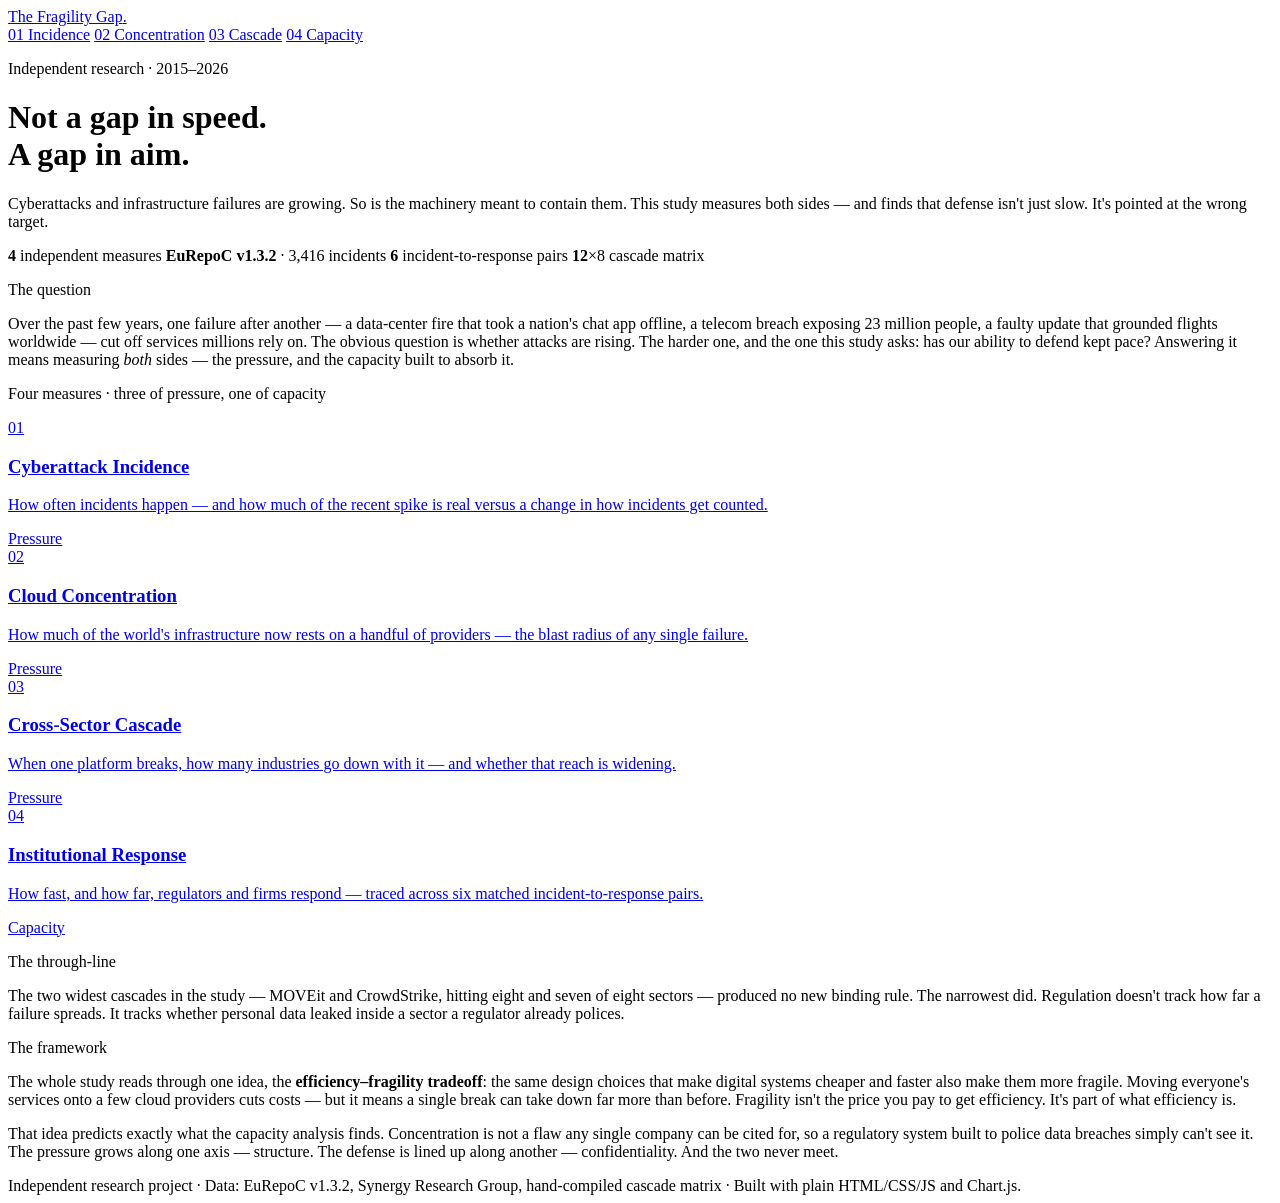
==== index.html @ 418ac68b "Add files via upload" ====
<!DOCTYPE html>
<html lang="en">
<head>
<meta charset="UTF-8">
<meta name="viewport" content="width=device-width, initial-scale=1.0">
<title>The Fragility Gap — Cyberattacks vs. Defensive Capacity</title>
<meta name="description" content="An independent study of whether digital-infrastructure fragility has outpaced the defensive and regulatory capacity built to contain it.">
<link href="https://fonts.googleapis.com/css2?family=Space+Grotesk:wght@300;400;500;600;700&family=JetBrains+Mono:wght@400;500&family=Inter:wght@400;500&display=swap" rel="stylesheet">
<link rel="stylesheet" href="assets/site.css">
</head>
<body>

<nav class="nav">
  <div class="nav-inner">
    <a class="nav-brand" href="index.html">The Fragility Gap<span class="dot">.</span></a>
    <div class="nav-links">
      <a href="v1-incidence.html">01 Incidence</a>
      <a href="v2-concentration.html">02 Concentration</a>
      <a href="v3-cascade.html">03 Cascade</a>
      <a href="v4-capacity.html">04 Capacity</a>
    </div>
  </div>
</nav>

<header class="hero">
  <div class="wrap">
    <p class="eyebrow">Independent research · 2015–2026</p>
    <h1>Not a gap in speed.<br>A gap in <span class="aim">aim</span>.</h1>
    <p class="hero-sub">Cyberattacks and infrastructure failures are growing. So is the machinery meant to contain them. This study measures both sides — and finds that defense isn't just slow. It's pointed at the wrong target.</p>
    <div class="hero-meta">
      <span><b>4</b> independent measures</span>
      <span><b>EuRepoC v1.3.2</b> · 3,416 incidents</span>
      <span><b>6</b> incident-to-response pairs</span>
      <span><b>12</b>×8 cascade matrix</span>
    </div>
  </div>
</header>

<section>
  <div class="wrap">
    <p class="eyebrow">The question</p>
    <p class="lede">Over the past few years, one failure after another — a data-center fire that took a nation's chat app offline, a telecom breach exposing 23 million people, a faulty update that grounded flights worldwide — cut off services millions rely on. The obvious question is whether attacks are rising. The harder one, and the one this study asks: has our ability to defend kept pace? Answering it means measuring <em>both</em> sides — the pressure, and the capacity built to absorb it.</p>
  </div>
</section>

<section style="padding-top:0;">
  <div class="wrap">
    <p class="eyebrow">Four measures · three of pressure, one of capacity</p>
    <div class="vgrid">
      <a class="vcard" href="v1-incidence.html">
        <span class="num">01</span>
        <h3>Cyberattack Incidence</h3>
        <p>How often incidents happen — and how much of the recent spike is real versus a change in how incidents get counted.</p>
        <div class="side">Pressure</div>
      </a>
      <a class="vcard" href="v2-concentration.html">
        <span class="num">02</span>
        <h3>Cloud Concentration</h3>
        <p>How much of the world's infrastructure now rests on a handful of providers — the blast radius of any single failure.</p>
        <div class="side">Pressure</div>
      </a>
      <a class="vcard" href="v3-cascade.html">
        <span class="num">03</span>
        <h3>Cross-Sector Cascade</h3>
        <p>When one platform breaks, how many industries go down with it — and whether that reach is widening.</p>
        <div class="side">Pressure</div>
      </a>
      <a class="vcard" href="v4-capacity.html">
        <span class="num">04</span>
        <h3>Institutional Response</h3>
        <p>How fast, and how far, regulators and firms respond — traced across six matched incident-to-response pairs.</p>
        <div class="side">Capacity</div>
      </a>
    </div>
  </div>
</section>

<section>
  <div class="wrap">
    <div class="finding">
      <p class="eyebrow">The through-line</p>
      <p>The two widest cascades in the study — MOVEit and CrowdStrike, hitting eight and seven of eight sectors — produced <span class="em">no new binding rule</span>. The narrowest did. Regulation doesn't track how far a failure spreads. It tracks whether personal data leaked inside a sector a regulator already polices.</p>
    </div>
  </div>
</section>

<section>
  <div class="wrap prose">
    <p class="eyebrow">The framework</p>
    <p>The whole study reads through one idea, the <strong>efficiency–fragility tradeoff</strong>: the same design choices that make digital systems cheaper and faster also make them more fragile. Moving everyone's services onto a few cloud providers cuts costs — but it means a single break can take down far more than before. Fragility isn't the price you pay to get efficiency. It's part of what efficiency is.</p>
    <p>That idea predicts exactly what the capacity analysis finds. Concentration is not a flaw any single company can be cited for, so a regulatory system built to police data breaches simply can't see it. The pressure grows along one axis — structure. The defense is lined up along another — confidentiality. And the two never meet.</p>
  </div>
</section>

<footer class="foot">
  <div class="wrap">
    Independent research project · Data: EuRepoC v1.3.2, Synergy Research Group, hand-compiled cascade matrix · Built with plain HTML/CSS/JS and Chart.js.
  </div>
</footer>

</body>
</html>
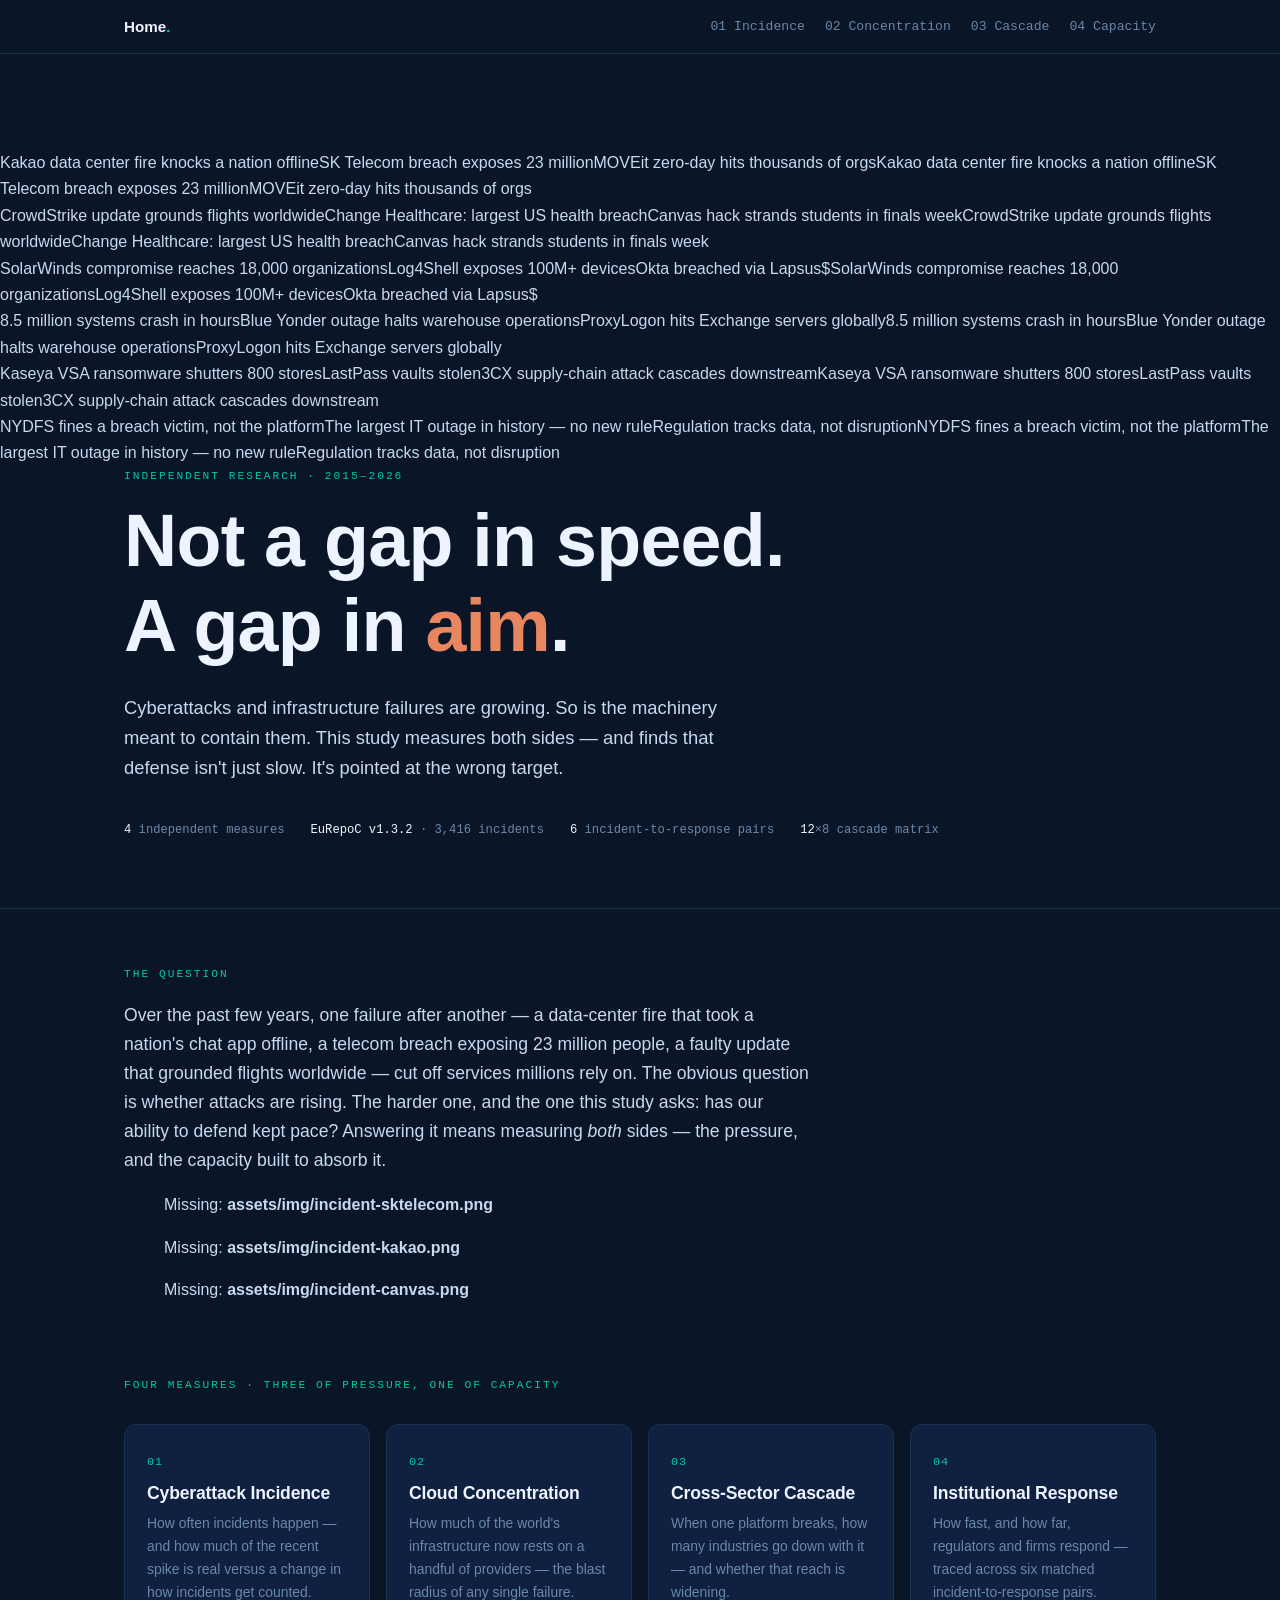
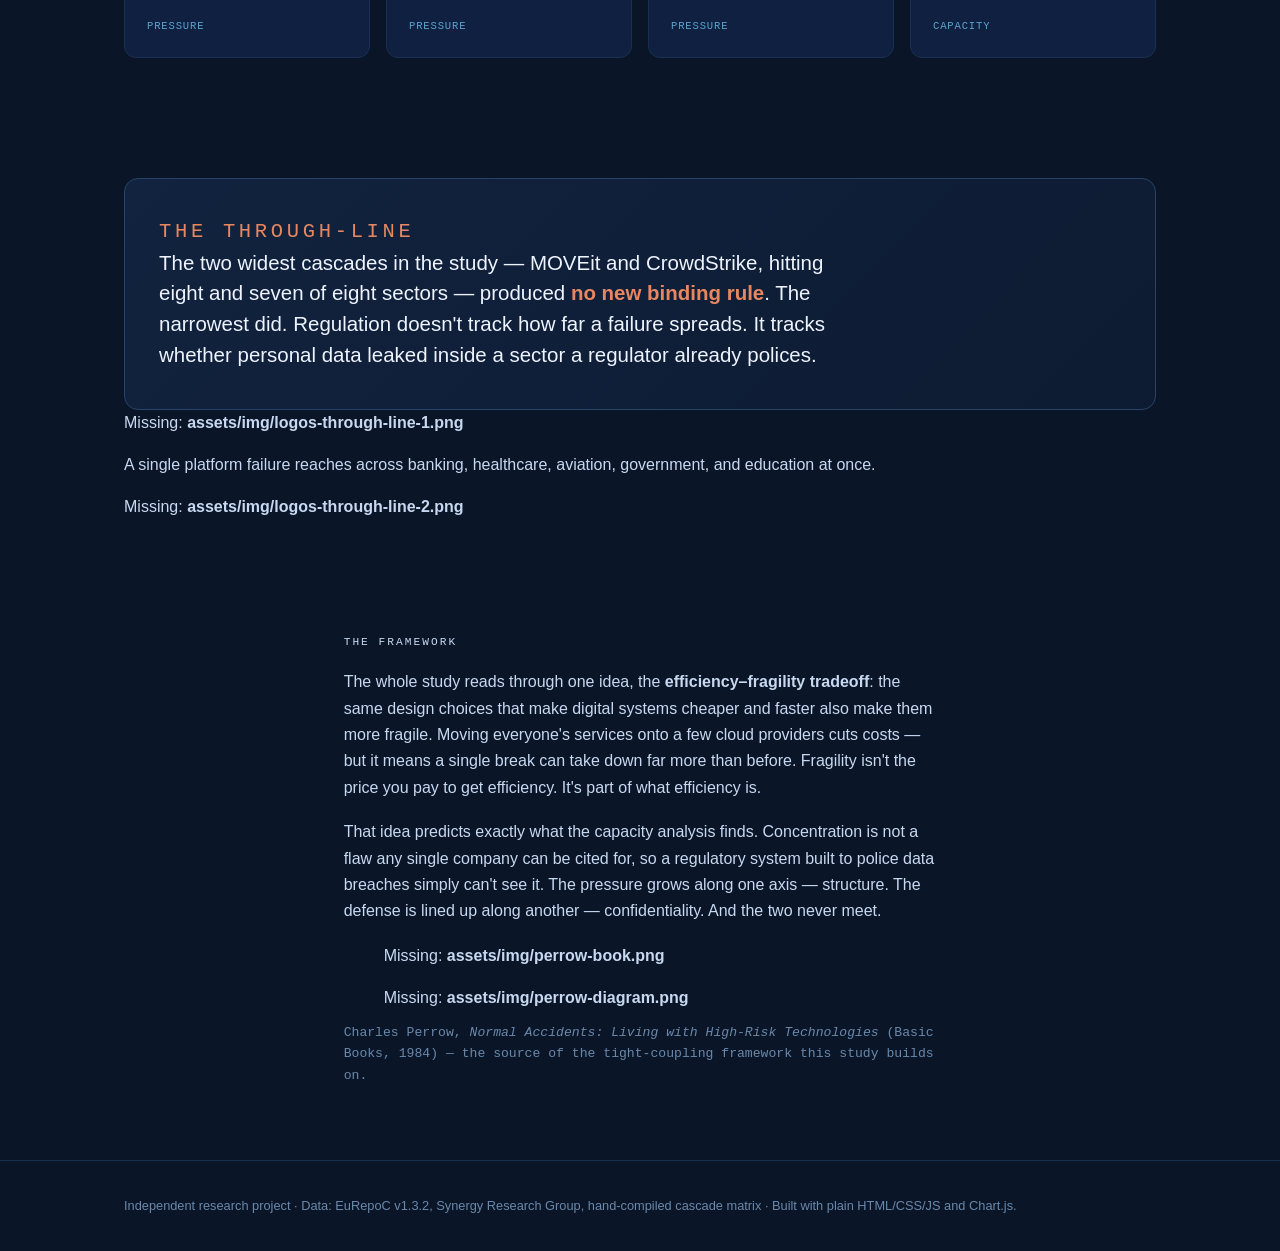
==== commit 2491fd4e: "Add files via upload" ====
--- a/index.html
+++ b/index.html
@@ -12,7 +12,7 @@
 
 <nav class="nav">
   <div class="nav-inner">
-    <a class="nav-brand" href="index.html">The Fragility Gap<span class="dot">.</span></a>
+    <a class="nav-brand" href="index.html">Home<span class="dot">.</span></a>
     <div class="nav-links">
       <a href="v1-incidence.html">01 Incidence</a>
       <a href="v2-concentration.html">02 Concentration</a>
@@ -23,6 +23,14 @@
 </nav>
 
 <header class="hero">
+  <div class="hero-ticker" aria-hidden="true">
+    <div class="row r0"><span>Kakao data center fire knocks a nation offline</span><span>SK Telecom breach exposes 23 million</span><span>MOVEit zero-day hits thousands of orgs</span><span>Kakao data center fire knocks a nation offline</span><span>SK Telecom breach exposes 23 million</span><span>MOVEit zero-day hits thousands of orgs</span></div>
+    <div class="row r1"><span>CrowdStrike update grounds flights worldwide</span><span>Change Healthcare: largest US health breach</span><span>Canvas hack strands students in finals week</span><span>CrowdStrike update grounds flights worldwide</span><span>Change Healthcare: largest US health breach</span><span>Canvas hack strands students in finals week</span></div>
+    <div class="row r2"><span>SolarWinds compromise reaches 18,000 organizations</span><span>Log4Shell exposes 100M+ devices</span><span>Okta breached via Lapsus$</span><span>SolarWinds compromise reaches 18,000 organizations</span><span>Log4Shell exposes 100M+ devices</span><span>Okta breached via Lapsus$</span></div>
+    <div class="row r3"><span>8.5 million systems crash in hours</span><span>Blue Yonder outage halts warehouse operations</span><span>ProxyLogon hits Exchange servers globally</span><span>8.5 million systems crash in hours</span><span>Blue Yonder outage halts warehouse operations</span><span>ProxyLogon hits Exchange servers globally</span></div>
+    <div class="row r4"><span>Kaseya VSA ransomware shutters 800 stores</span><span>LastPass vaults stolen</span><span>3CX supply-chain attack cascades downstream</span><span>Kaseya VSA ransomware shutters 800 stores</span><span>LastPass vaults stolen</span><span>3CX supply-chain attack cascades downstream</span></div>
+    <div class="row r5"><span>NYDFS fines a breach victim, not the platform</span><span>The largest IT outage in history — no new rule</span><span>Regulation tracks data, not disruption</span><span>NYDFS fines a breach victim, not the platform</span><span>The largest IT outage in history — no new rule</span><span>Regulation tracks data, not disruption</span></div>
+  </div>
   <div class="wrap">
     <p class="eyebrow">Independent research · 2015–2026</p>
     <h1>Not a gap in speed.<br>A gap in <span class="aim">aim</span>.</h1>
@@ -40,6 +48,18 @@
   <div class="wrap">
     <p class="eyebrow">The question</p>
     <p class="lede">Over the past few years, one failure after another — a data-center fire that took a nation's chat app offline, a telecom breach exposing 23 million people, a faulty update that grounded flights worldwide — cut off services millions rely on. The obvious question is whether attacks are rising. The harder one, and the one this study asks: has our ability to defend kept pace? Answering it means measuring <em>both</em> sides — the pressure, and the capacity built to absorb it.</p>
+
+    <div class="incident-grid">
+      <figure>
+        <img src="assets/img/incident-sktelecom.png" alt="SK Telecom breach" onerror="this.outerHTML='&lt;div class=\'img-ph\'&gt;Missing: &lt;b&gt;assets/img/incident-sktelecom.png&lt;/b&gt;&lt;/div&gt;'">
+      </figure>
+      <figure>
+        <img src="assets/img/incident-kakao.png" alt="Kakao data-center fire" onerror="this.outerHTML='&lt;div class=\'img-ph\'&gt;Missing: &lt;b&gt;assets/img/incident-kakao.png&lt;/b&gt;&lt;/div&gt;'">
+      </figure>
+      <figure>
+        <img src="assets/img/incident-canvas.png" alt="Canvas outage" onerror="this.outerHTML='&lt;div class=\'img-ph\'&gt;Missing: &lt;b&gt;assets/img/incident-canvas.png&lt;/b&gt;&lt;/div&gt;'">
+      </figure>
+    </div>
   </div>
 </section>
 
@@ -81,6 +101,14 @@
       <p class="eyebrow">The through-line</p>
       <p>The two widest cascades in the study — MOVEit and CrowdStrike, hitting eight and seven of eight sectors — produced <span class="em">no new binding rule</span>. The narrowest did. Regulation doesn't track how far a failure spreads. It tracks whether personal data leaked inside a sector a regulator already polices.</p>
     </div>
+
+    <div class="logo-strip">
+      <img src="assets/img/logos-through-line-1.png" alt="Affected-firm logos" onerror="this.outerHTML='&lt;div class=\'img-ph\'&gt;Missing: &lt;b&gt;assets/img/logos-through-line-1.png&lt;/b&gt;&lt;/div&gt;'">
+      <p class="cap">A single platform failure reaches across banking, healthcare, aviation, government, and education at once.</p>
+    </div>
+    <div class="logo-strip">
+      <img src="assets/img/logos-through-line-2.png" alt="Affected-firm logos" onerror="this.outerHTML='&lt;div class=\'img-ph\'&gt;Missing: &lt;b&gt;assets/img/logos-through-line-2.png&lt;/b&gt;&lt;/div&gt;'">
+    </div>
   </div>
 </section>
 
@@ -89,6 +117,16 @@
     <p class="eyebrow">The framework</p>
     <p>The whole study reads through one idea, the <strong>efficiency–fragility tradeoff</strong>: the same design choices that make digital systems cheaper and faster also make them more fragile. Moving everyone's services onto a few cloud providers cuts costs — but it means a single break can take down far more than before. Fragility isn't the price you pay to get efficiency. It's part of what efficiency is.</p>
     <p>That idea predicts exactly what the capacity analysis finds. Concentration is not a flaw any single company can be cited for, so a regulatory system built to police data breaches simply can't see it. The pressure grows along one axis — structure. The defense is lined up along another — confidentiality. And the two never meet.</p>
+
+    <div class="framework-visuals">
+      <figure>
+        <img src="assets/img/perrow-book.png" alt="Perrow, Normal Accidents (1984)" onerror="this.outerHTML='&lt;div class=\'img-ph\'&gt;Missing: &lt;b&gt;assets/img/perrow-book.png&lt;/b&gt;&lt;/div&gt;'">
+      </figure>
+      <figure>
+        <img src="assets/img/perrow-diagram.png" alt="Interaction × coupling diagram" onerror="this.outerHTML='&lt;div class=\'img-ph\'&gt;Missing: &lt;b&gt;assets/img/perrow-diagram.png&lt;/b&gt;&lt;/div&gt;'">
+      </figure>
+    </div>
+    <p style="font-size:.82rem;color:var(--muted);font-family:var(--mono);margin-top:-6px;">Charles Perrow, <em>Normal Accidents: Living with High-Risk Technologies</em> (Basic Books, 1984) — the source of the tight-coupling framework this study builds on.</p>
   </div>
 </section>
 
--- a/assets/site.css
+++ b/assets/site.css
@@ -0,0 +1,113 @@
+/* ============ Fragility Index — dark instrument-panel theme ============
+   Palette anchored to the uploaded HHI page. */
+:root{
+  --bg:#0A1628;
+  --surface:#0F2040;
+  --surface-2:#0c1a35;
+  --border:#1A3050;
+  --border-hi:#274468;
+  --teal:#00C9A7;        /* primary accent */
+  --ember:#E8875F;       /* reserved for the through-line finding */
+  --danger:#E05C5C;
+  --text:#C8D8F0;
+  --heading:#EEF4FF;
+  --muted:#6A88AA;
+  --aws:#F0993A; --azure:#5BA4CF; --gcp:#4CAF7D;
+  --mono:'JetBrains Mono',monospace;
+  --sans:'Space Grotesk',sans-serif;
+  --maxw:1080px;
+}
+*{box-sizing:border-box;}
+html{scroll-behavior:smooth;}
+body{
+  margin:0;background:var(--bg);color:var(--text);
+  font-family:var(--sans);line-height:1.65;-webkit-font-smoothing:antialiased;
+}
+.mono{font-family:var(--mono);}
+h1,h2,h3{font-family:var(--sans);color:var(--heading);line-height:1.15;font-weight:700;letter-spacing:-0.01em;}
+a{color:var(--teal);text-decoration:none;}
+a:hover{text-decoration:underline;}
+
+/* ---- nav ---- */
+.nav{position:sticky;top:0;z-index:40;background:rgba(10,22,40,.9);backdrop-filter:blur(10px);border-bottom:1px solid var(--border);}
+.nav-inner{max-width:var(--maxw);margin:0 auto;padding:14px 24px;display:flex;align-items:center;gap:28px;}
+.nav-brand{font-weight:700;font-size:.95rem;color:var(--heading);}
+.nav-brand:hover{text-decoration:none;}
+.nav-brand .dot{color:var(--teal);}
+.nav-links{display:flex;gap:20px;margin-left:auto;font-size:.82rem;flex-wrap:wrap;font-family:var(--mono);}
+.nav-links a{color:var(--muted);font-weight:400;}
+.nav-links a.active{color:var(--teal);}
+
+/* ---- layout ---- */
+.wrap{max-width:var(--maxw);margin:0 auto;padding:0 24px;}
+section{padding:56px 0;}
+.eyebrow{font-family:var(--mono);font-size:.7rem;letter-spacing:.18em;text-transform:uppercase;color:var(--teal);margin:0 0 14px;}
+.lede{font-size:1.1rem;color:var(--text);max-width:70ch;}
+
+/* ---- hero ---- */
+.hero{padding:96px 0 68px;border-bottom:1px solid var(--border);}
+.hero h1{font-size:clamp(2.6rem,6vw,4.6rem);margin:0;font-weight:700;}
+.hero .aim{color:var(--ember);}
+.hero-sub{font-size:1.15rem;color:var(--text);max-width:62ch;margin:24px 0 0;}
+.hero-meta{margin-top:36px;display:flex;gap:26px;flex-wrap:wrap;font-family:var(--mono);font-size:.76rem;color:var(--muted);}
+.hero-meta b{color:var(--heading);font-weight:500;}
+
+/* ---- variable cards ---- */
+.vgrid{display:grid;grid-template-columns:repeat(auto-fit,minmax(240px,1fr));gap:16px;margin-top:30px;}
+.vcard{display:block;background:var(--surface);border:1px solid var(--border);border-radius:12px;padding:22px;transition:transform .12s,box-shadow .12s,border-color .12s;}
+.vcard:hover{transform:translateY(-3px);box-shadow:0 12px 34px rgba(0,0,0,.35);border-color:var(--border-hi);text-decoration:none;}
+.vcard .num{font-family:var(--mono);font-size:.74rem;color:var(--teal);letter-spacing:.08em;}
+.vcard h3{font-size:1.1rem;margin:10px 0 8px;}
+.vcard p{font-size:.87rem;color:var(--muted);margin:0;}
+.vcard .side{font-family:var(--mono);font-size:.66rem;color:var(--azure);margin-top:14px;text-transform:uppercase;letter-spacing:.08em;}
+
+/* ---- finding callout ---- */
+.finding{background:linear-gradient(135deg,#12233f,#0d1b32);border:1px solid var(--border-hi);border-radius:14px;padding:38px 34px;margin-top:8px;}
+.finding .eyebrow{color:var(--ember);}
+.finding p{font-size:1.28rem;line-height:1.5;margin:0;max-width:60ch;color:var(--heading);}
+.finding .em{color:var(--ember);font-weight:600;}
+
+/* ---- chart frames ---- */
+.chart-card{background:var(--surface);border:1px solid var(--border);border-radius:12px;padding:22px 22px 16px;margin:26px 0;}
+.chart-card h3{font-size:1rem;margin:0 0 4px;}
+.chart-card .cap{font-size:.78rem;color:var(--muted);margin:0 0 16px;}
+.chart-holder{position:relative;width:100%;height:400px;}
+.src{font-size:.7rem;color:var(--muted);text-align:right;margin:10px 0 0;font-family:var(--mono);}
+
+/* ---- embedded frame (HHI, heatmap) ---- */
+.embed-frame{width:100%;border:1px solid var(--border);border-radius:12px;background:var(--surface-2);}
+
+/* ---- prose ---- */
+.prose{max-width:72ch;}
+.prose p{margin:0 0 18px;color:var(--text);}
+.prose h2{font-size:1.5rem;margin:42px 0 14px;}
+.stat-row{display:flex;gap:26px;flex-wrap:wrap;margin:24px 0;padding:20px 22px;background:var(--surface);border-radius:10px;border:1px solid var(--border);}
+.stat .n{font-family:var(--mono);font-size:1.6rem;font-weight:700;color:var(--teal);line-height:1;}
+.stat .l{font-size:.72rem;color:var(--muted);margin-top:6px;max-width:160px;line-height:1.3;}
+
+/* ---- pager ---- */
+.pager{display:flex;justify-content:space-between;gap:16px;margin:52px 0 0;padding-top:28px;border-top:1px solid var(--border);font-size:.86rem;}
+.pager .lbl{display:block;font-family:var(--mono);font-size:.66rem;color:var(--muted);text-transform:uppercase;letter-spacing:.08em;margin-bottom:3px;}
+
+/* ---- footer ---- */
+.foot{border-top:1px solid var(--border);padding:34px 0;color:var(--muted);font-size:.8rem;}
+.foot a{color:var(--azure);}
+
+@media (max-width:640px){
+  section{padding:40px 0;}
+  .hero{padding:60px 0 46px;}
+}
+@media (prefers-reduced-motion:reduce){*{transition:none!important;scroll-behavior:auto!important;}}
+
+/* ---- V4 case list ---- */
+.cases{margin:26px 0;display:flex;flex-direction:column;gap:12px;}
+.case{background:var(--surface);border:1px solid var(--border);border-radius:12px;padding:20px 22px;display:grid;grid-template-columns:1fr auto;gap:8px 20px;align-items:start;}
+.case h3{font-size:1.02rem;margin:0;}
+.case .date{font-family:var(--mono);font-size:.7rem;color:var(--muted);}
+.case p{margin:6px 0 0;font-size:.9rem;color:var(--text);grid-column:1/-1;}
+.case .tags{display:flex;gap:8px;flex-wrap:wrap;grid-column:1/-1;margin-top:10px;}
+.tag{font-family:var(--mono);font-size:.66rem;padding:3px 9px;border-radius:20px;border:1px solid var(--border-hi);letter-spacing:.04em;}
+.tag.wide{color:var(--danger);border-color:#4a2530;background:#1f1418;}
+.tag.norule{color:var(--muted);}
+.tag.rule{color:var(--teal);border-color:#12433a;background:#0c2420;}
+.tag.lag{color:var(--azure);}
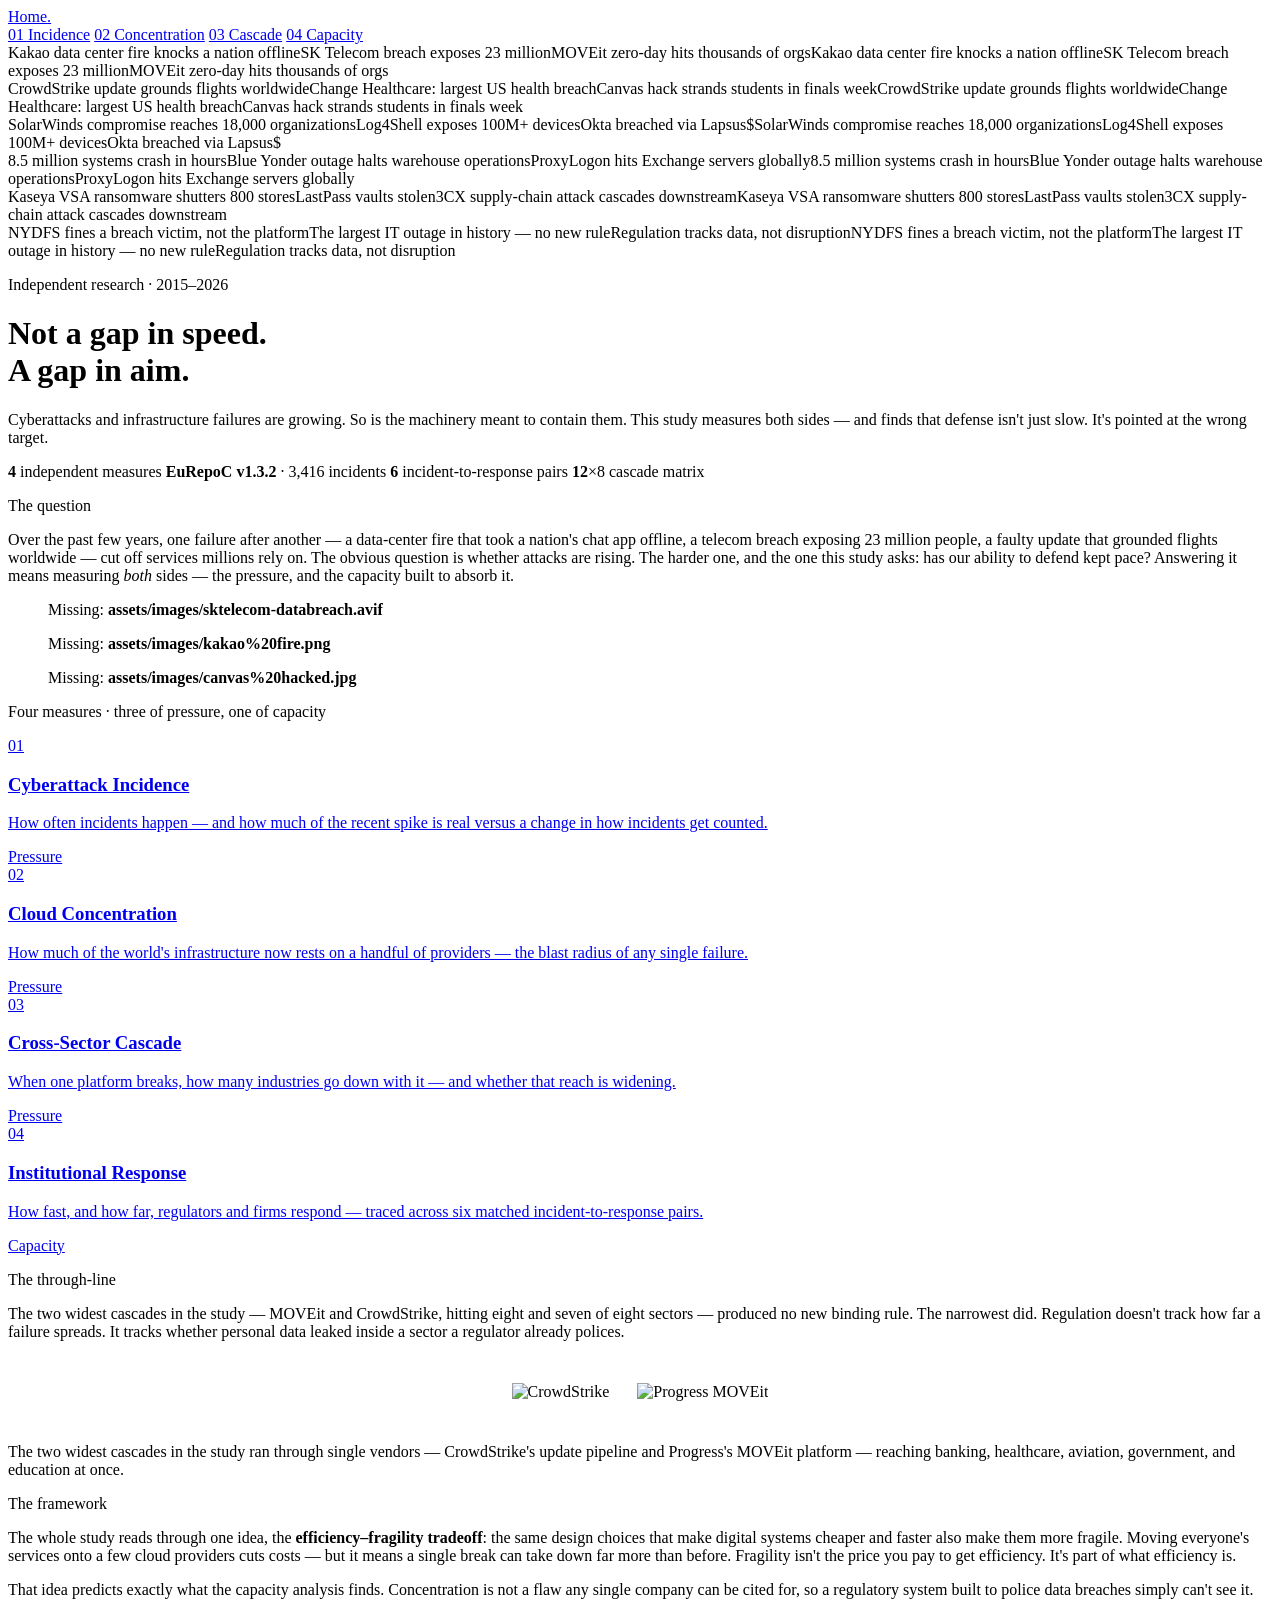
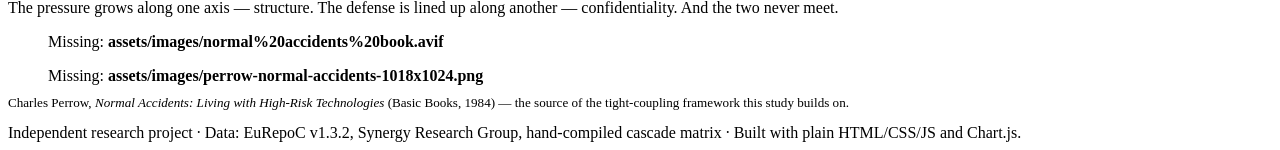
==== commit 16bb7d0e: "Add files via upload" ====
--- a/index.html
+++ b/index.html
@@ -51,13 +51,13 @@
 
     <div class="incident-grid">
       <figure>
-        <img src="assets/img/incident-sktelecom.png" alt="SK Telecom breach" onerror="this.outerHTML='&lt;div class=\'img-ph\'&gt;Missing: &lt;b&gt;assets/img/incident-sktelecom.png&lt;/b&gt;&lt;/div&gt;'">
+        <img src="assets/images/sktelecom-databreach.avif" alt="SK Telecom breach" onerror="this.outerHTML='&lt;div class=\'img-ph\'&gt;Missing: &lt;b&gt;assets/images/sktelecom-databreach.avif&lt;/b&gt;&lt;/div&gt;'">
       </figure>
       <figure>
-        <img src="assets/img/incident-kakao.png" alt="Kakao data-center fire" onerror="this.outerHTML='&lt;div class=\'img-ph\'&gt;Missing: &lt;b&gt;assets/img/incident-kakao.png&lt;/b&gt;&lt;/div&gt;'">
+        <img src="assets/images/kakao%20fire.png" alt="Kakao data-center fire" onerror="this.outerHTML='&lt;div class=\'img-ph\'&gt;Missing: &lt;b&gt;assets/images/kakao%20fire.png&lt;/b&gt;&lt;/div&gt;'">
       </figure>
       <figure>
-        <img src="assets/img/incident-canvas.png" alt="Canvas outage" onerror="this.outerHTML='&lt;div class=\'img-ph\'&gt;Missing: &lt;b&gt;assets/img/incident-canvas.png&lt;/b&gt;&lt;/div&gt;'">
+        <img src="assets/images/canvas%20hacked.jpg" alt="Canvas outage" onerror="this.outerHTML='&lt;div class=\'img-ph\'&gt;Missing: &lt;b&gt;assets/images/canvas%20hacked.jpg&lt;/b&gt;&lt;/div&gt;'">
       </figure>
     </div>
   </div>
@@ -103,11 +103,11 @@
     </div>
 
     <div class="logo-strip">
-      <img src="assets/img/logos-through-line-1.png" alt="Affected-firm logos" onerror="this.outerHTML='&lt;div class=\'img-ph\'&gt;Missing: &lt;b&gt;assets/img/logos-through-line-1.png&lt;/b&gt;&lt;/div&gt;'">
-      <p class="cap">A single platform failure reaches across banking, healthcare, aviation, government, and education at once.</p>
-    </div>
-    <div class="logo-strip">
-      <img src="assets/img/logos-through-line-2.png" alt="Affected-firm logos" onerror="this.outerHTML='&lt;div class=\'img-ph\'&gt;Missing: &lt;b&gt;assets/img/logos-through-line-2.png&lt;/b&gt;&lt;/div&gt;'">
+      <div style="display:flex;gap:28px;align-items:center;justify-content:center;flex-wrap:wrap;background:#fff;border-radius:8px;padding:26px;">
+        <img src="assets/images/crowdstrike-logo.png" alt="CrowdStrike" style="max-height:52px;width:auto;">
+        <img src="assets/images/progress-moveit.webp" alt="Progress MOVEit" style="max-height:52px;width:auto;">
+      </div>
+      <p class="cap">The two widest cascades in the study ran through single vendors — CrowdStrike's update pipeline and Progress's MOVEit platform — reaching banking, healthcare, aviation, government, and education at once.</p>
     </div>
   </div>
 </section>
@@ -120,10 +120,10 @@
 
     <div class="framework-visuals">
       <figure>
-        <img src="assets/img/perrow-book.png" alt="Perrow, Normal Accidents (1984)" onerror="this.outerHTML='&lt;div class=\'img-ph\'&gt;Missing: &lt;b&gt;assets/img/perrow-book.png&lt;/b&gt;&lt;/div&gt;'">
+        <img src="assets/images/normal%20accidents%20book.avif" alt="Perrow, Normal Accidents (1984)" onerror="this.outerHTML='&lt;div class=\'img-ph\'&gt;Missing: &lt;b&gt;assets/images/normal%20accidents%20book.avif&lt;/b&gt;&lt;/div&gt;'">
       </figure>
       <figure>
-        <img src="assets/img/perrow-diagram.png" alt="Interaction × coupling diagram" onerror="this.outerHTML='&lt;div class=\'img-ph\'&gt;Missing: &lt;b&gt;assets/img/perrow-diagram.png&lt;/b&gt;&lt;/div&gt;'">
+        <img src="assets/images/perrow-normal-accidents-1018x1024.png" alt="Interaction × coupling diagram" onerror="this.outerHTML='&lt;div class=\'img-ph\'&gt;Missing: &lt;b&gt;assets/images/perrow-normal-accidents-1018x1024.png&lt;/b&gt;&lt;/div&gt;'">
       </figure>
     </div>
     <p style="font-size:.82rem;color:var(--muted);font-family:var(--mono);margin-top:-6px;">Charles Perrow, <em>Normal Accidents: Living with High-Risk Technologies</em> (Basic Books, 1984) — the source of the tight-coupling framework this study builds on.</p>
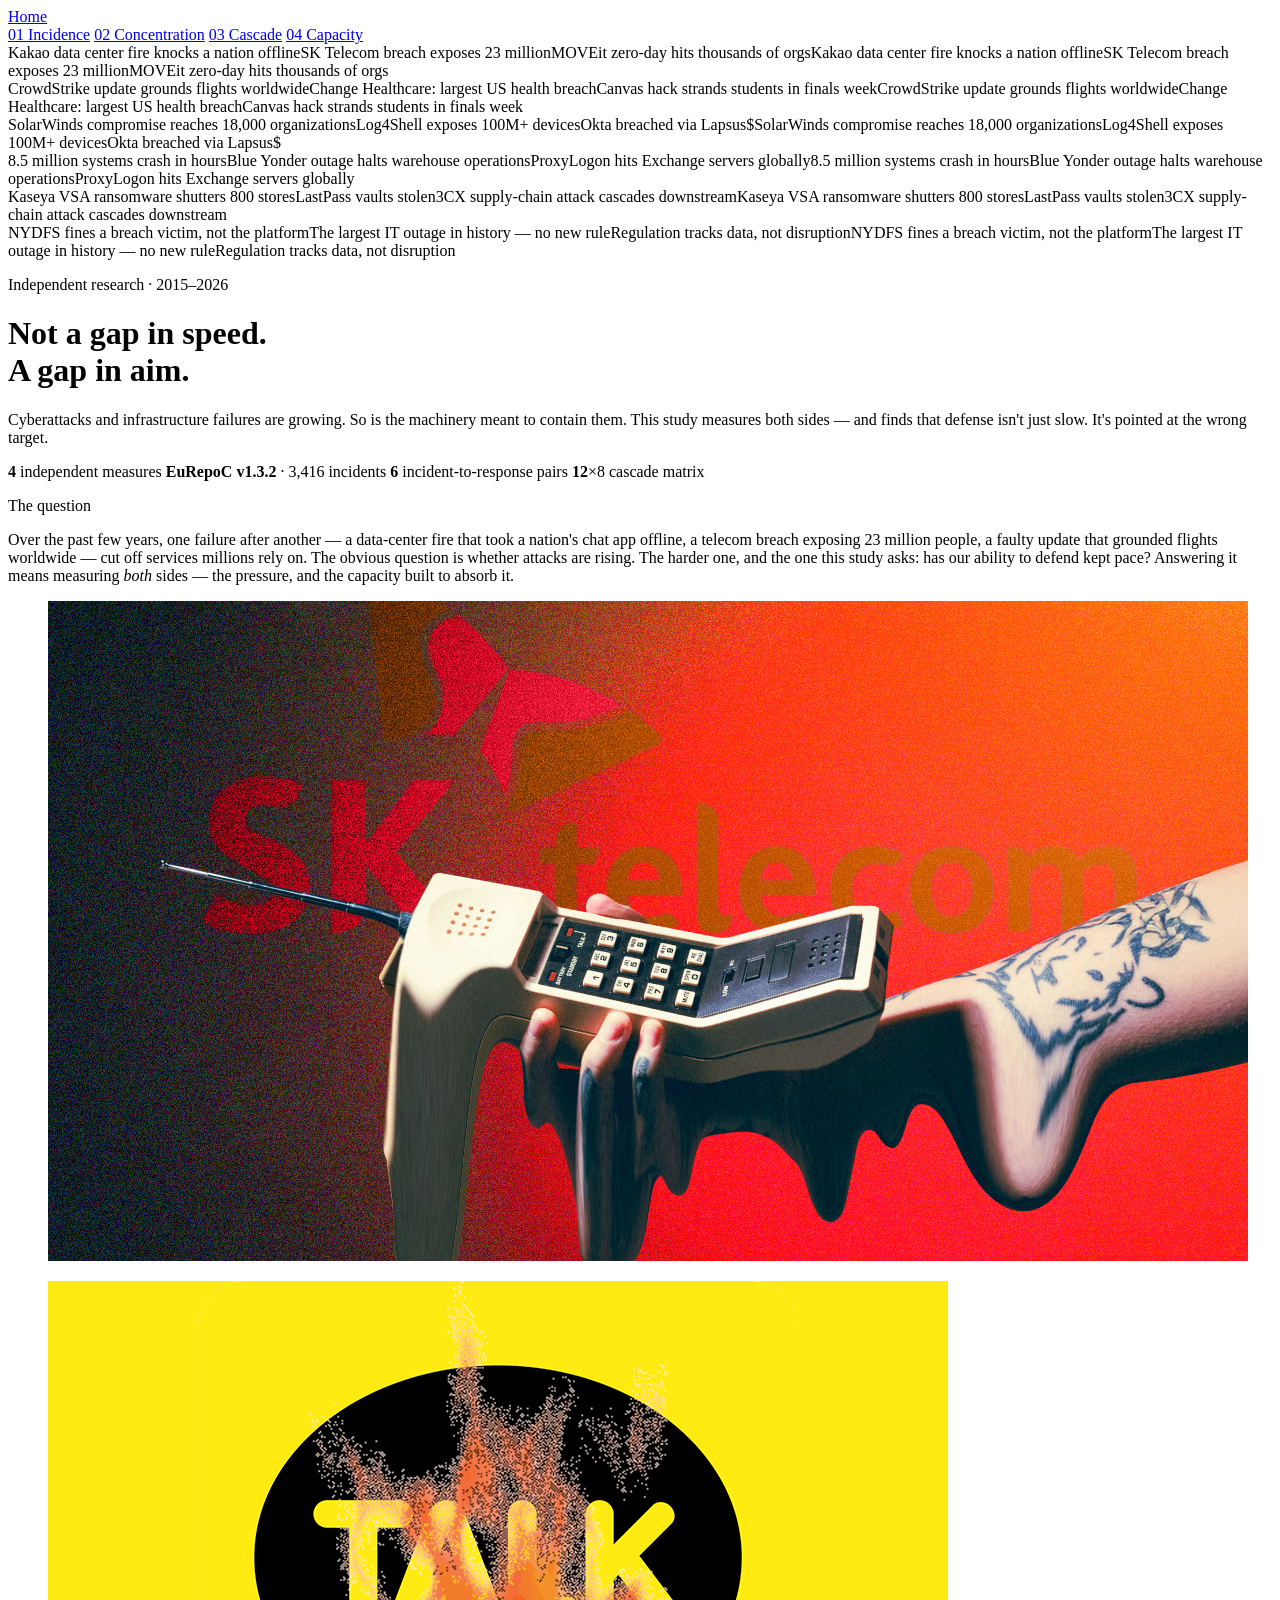
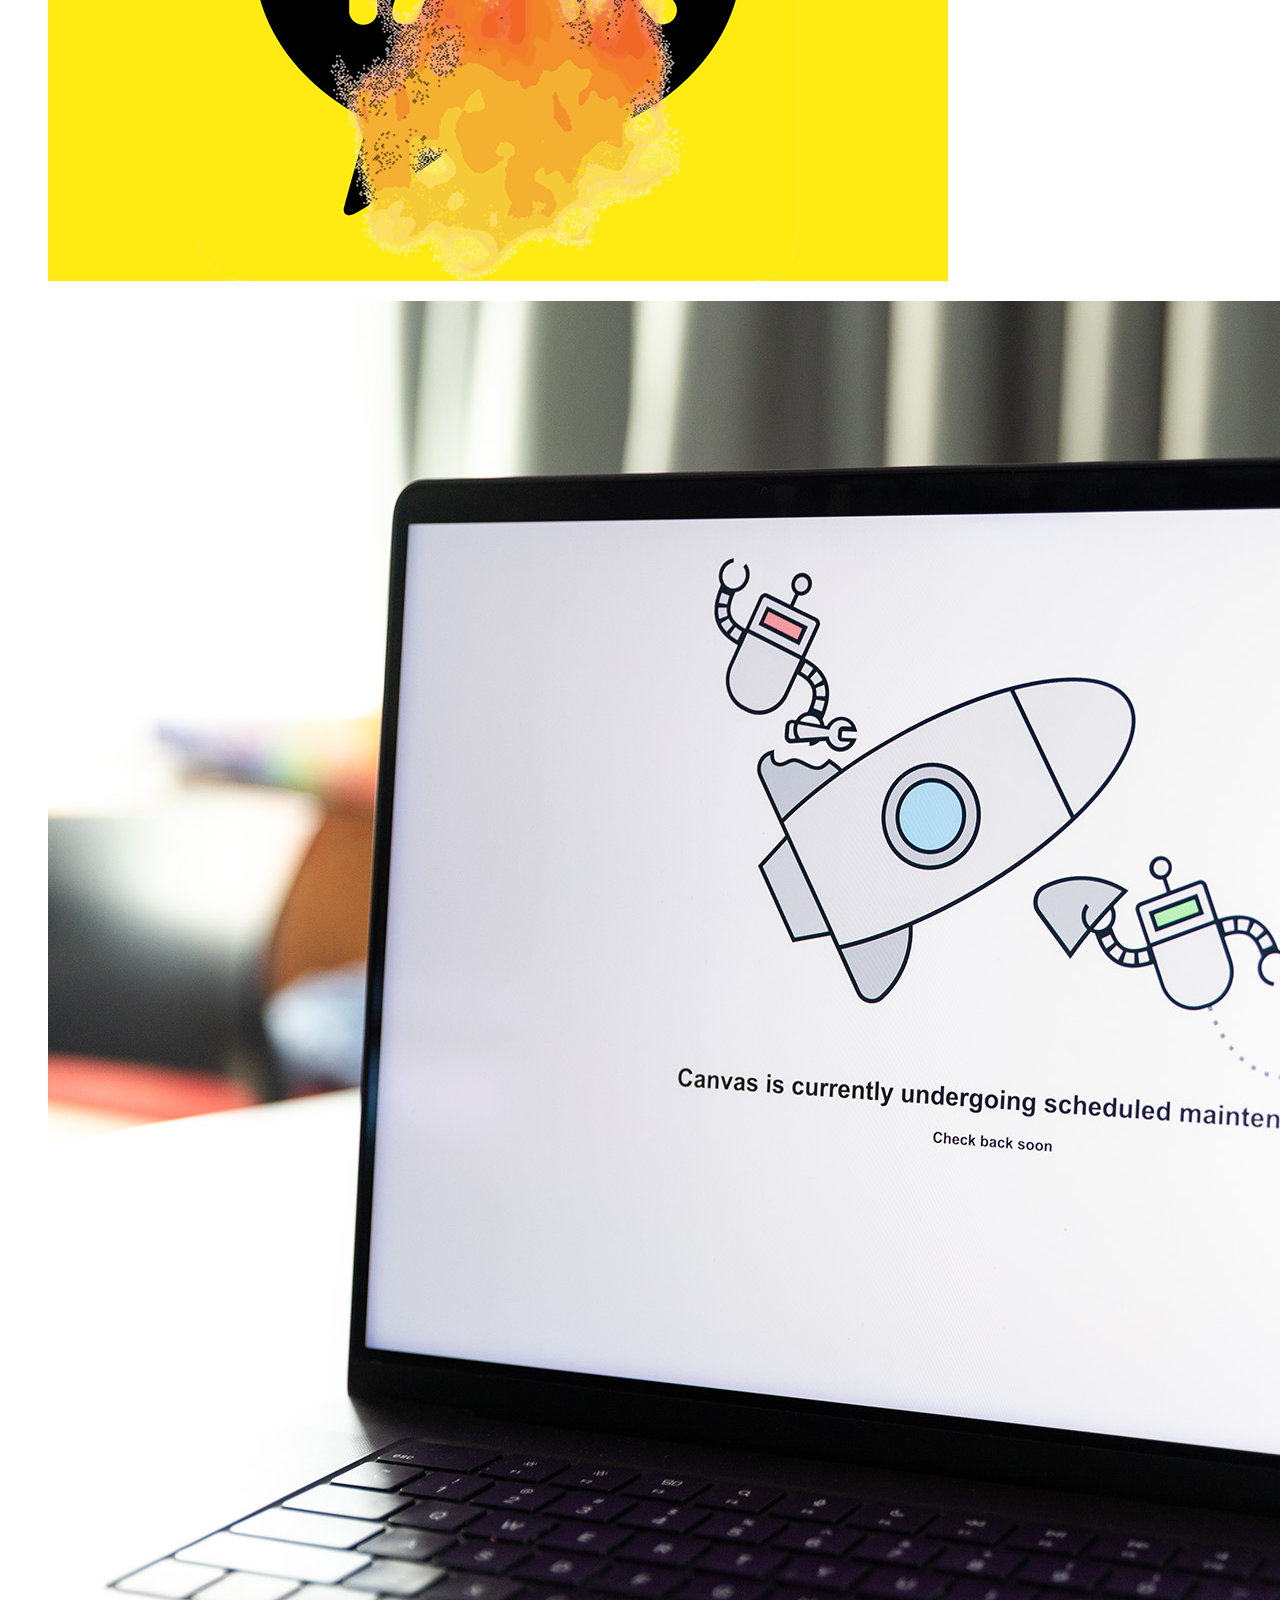
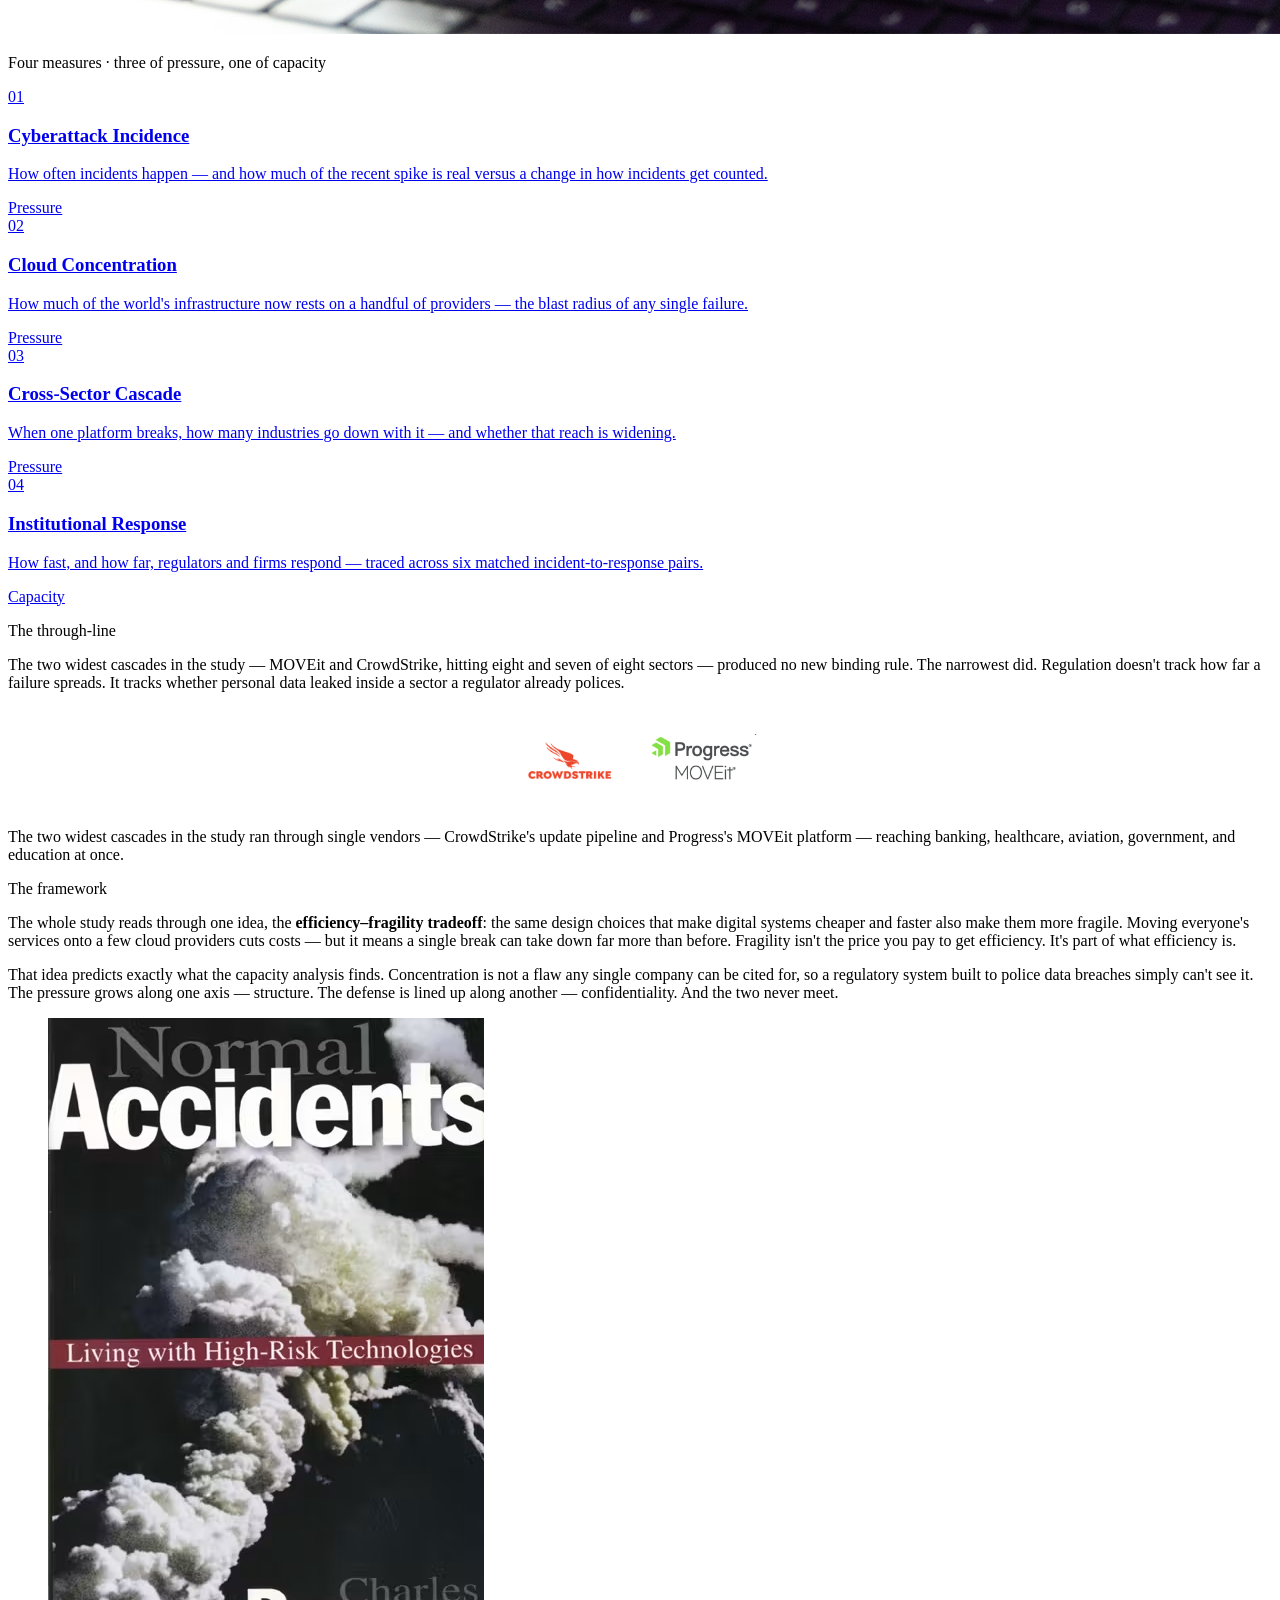
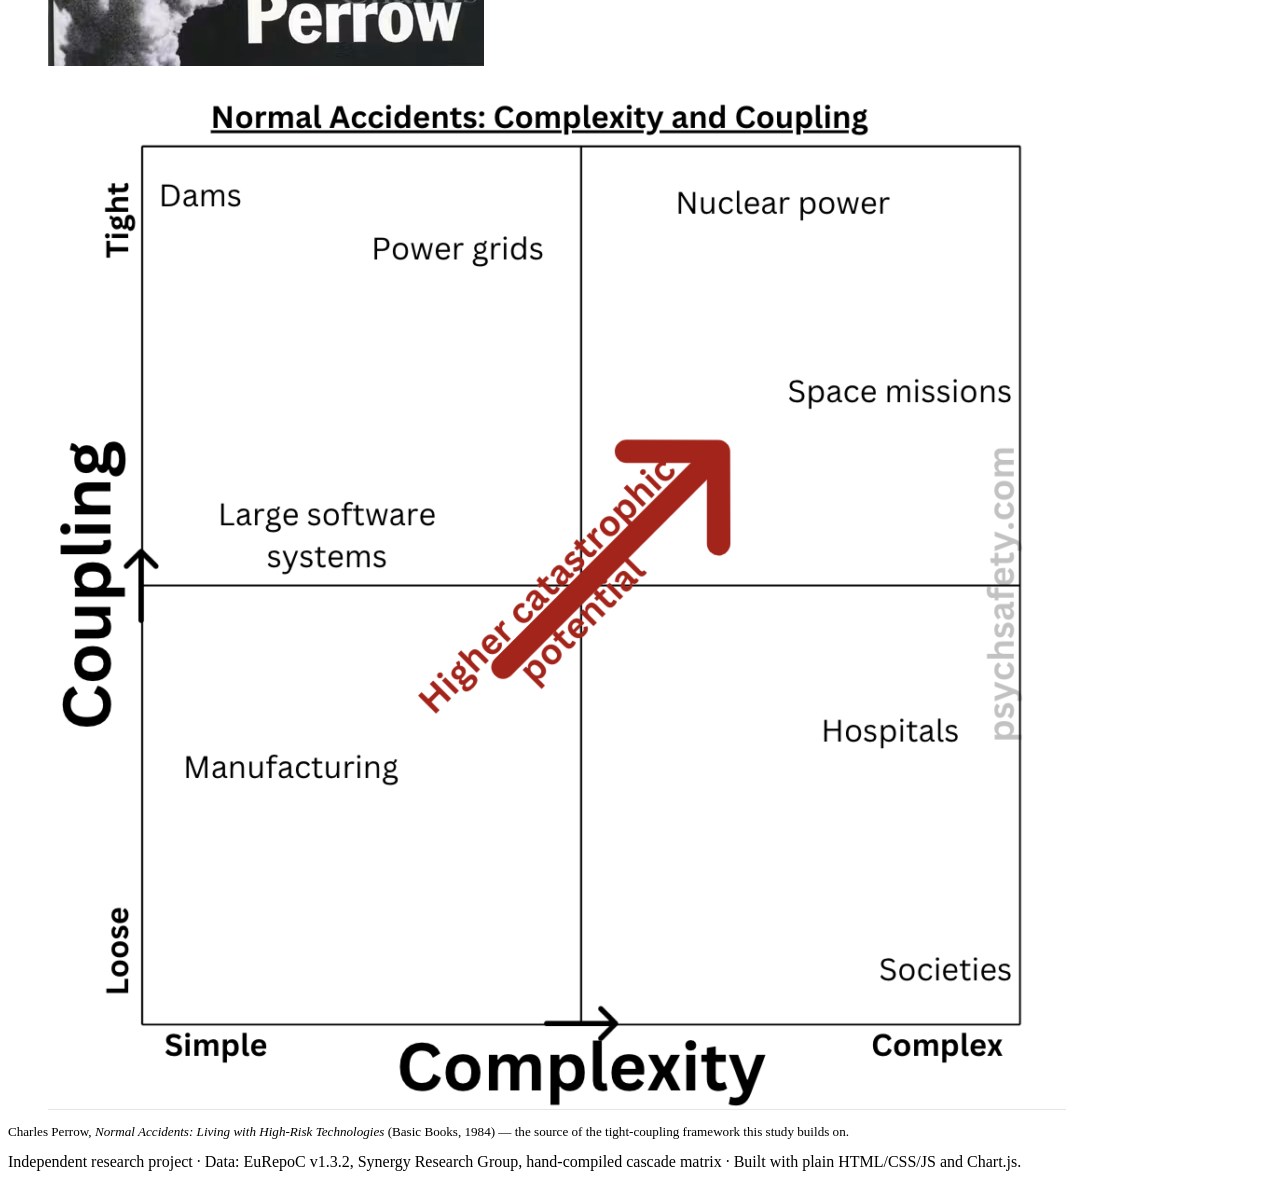
==== commit 77cee2b4: "Add files via upload" ====
--- a/index.html
+++ b/index.html
@@ -12,7 +12,7 @@
 
 <nav class="nav">
   <div class="nav-inner">
-    <a class="nav-brand" href="index.html">Home<span class="dot">.</span></a>
+    <a class="nav-brand" href="index.html">Home</a>
     <div class="nav-links">
       <a href="v1-incidence.html">01 Incidence</a>
       <a href="v2-concentration.html">02 Concentration</a>
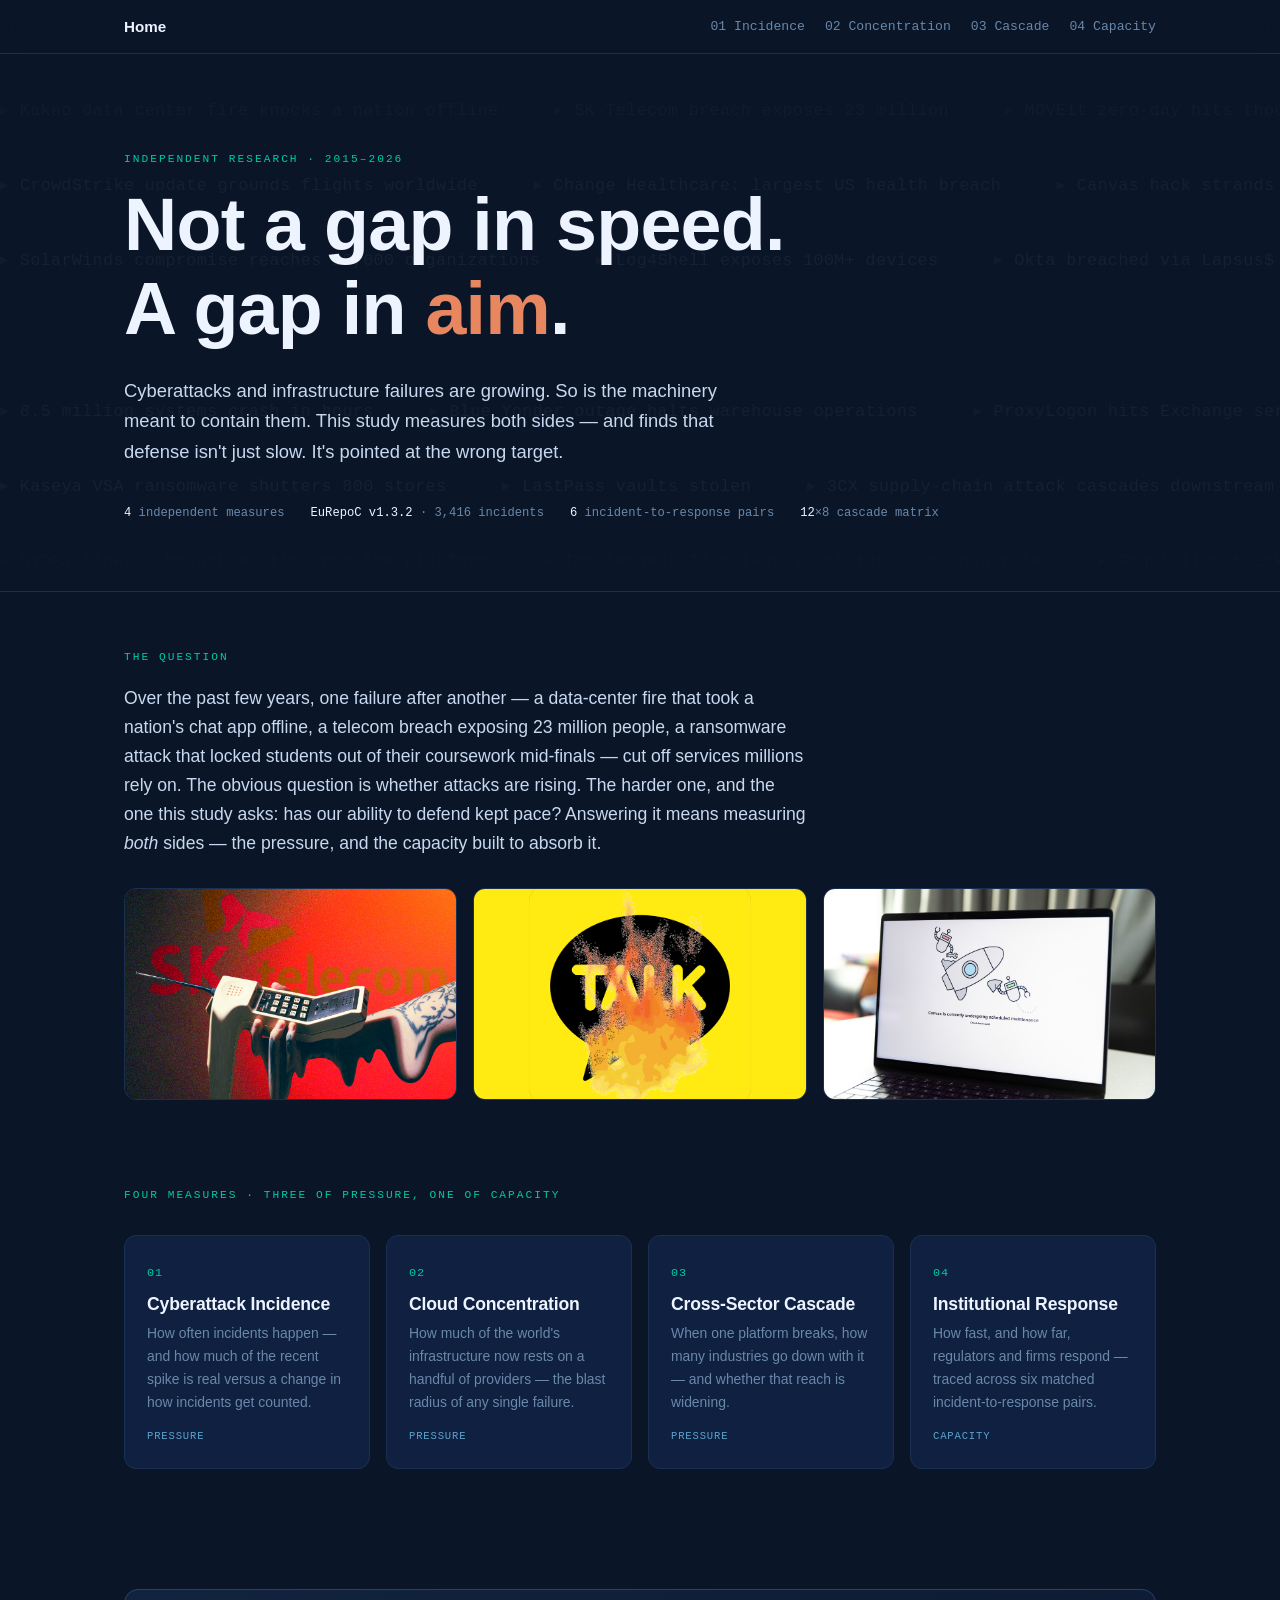
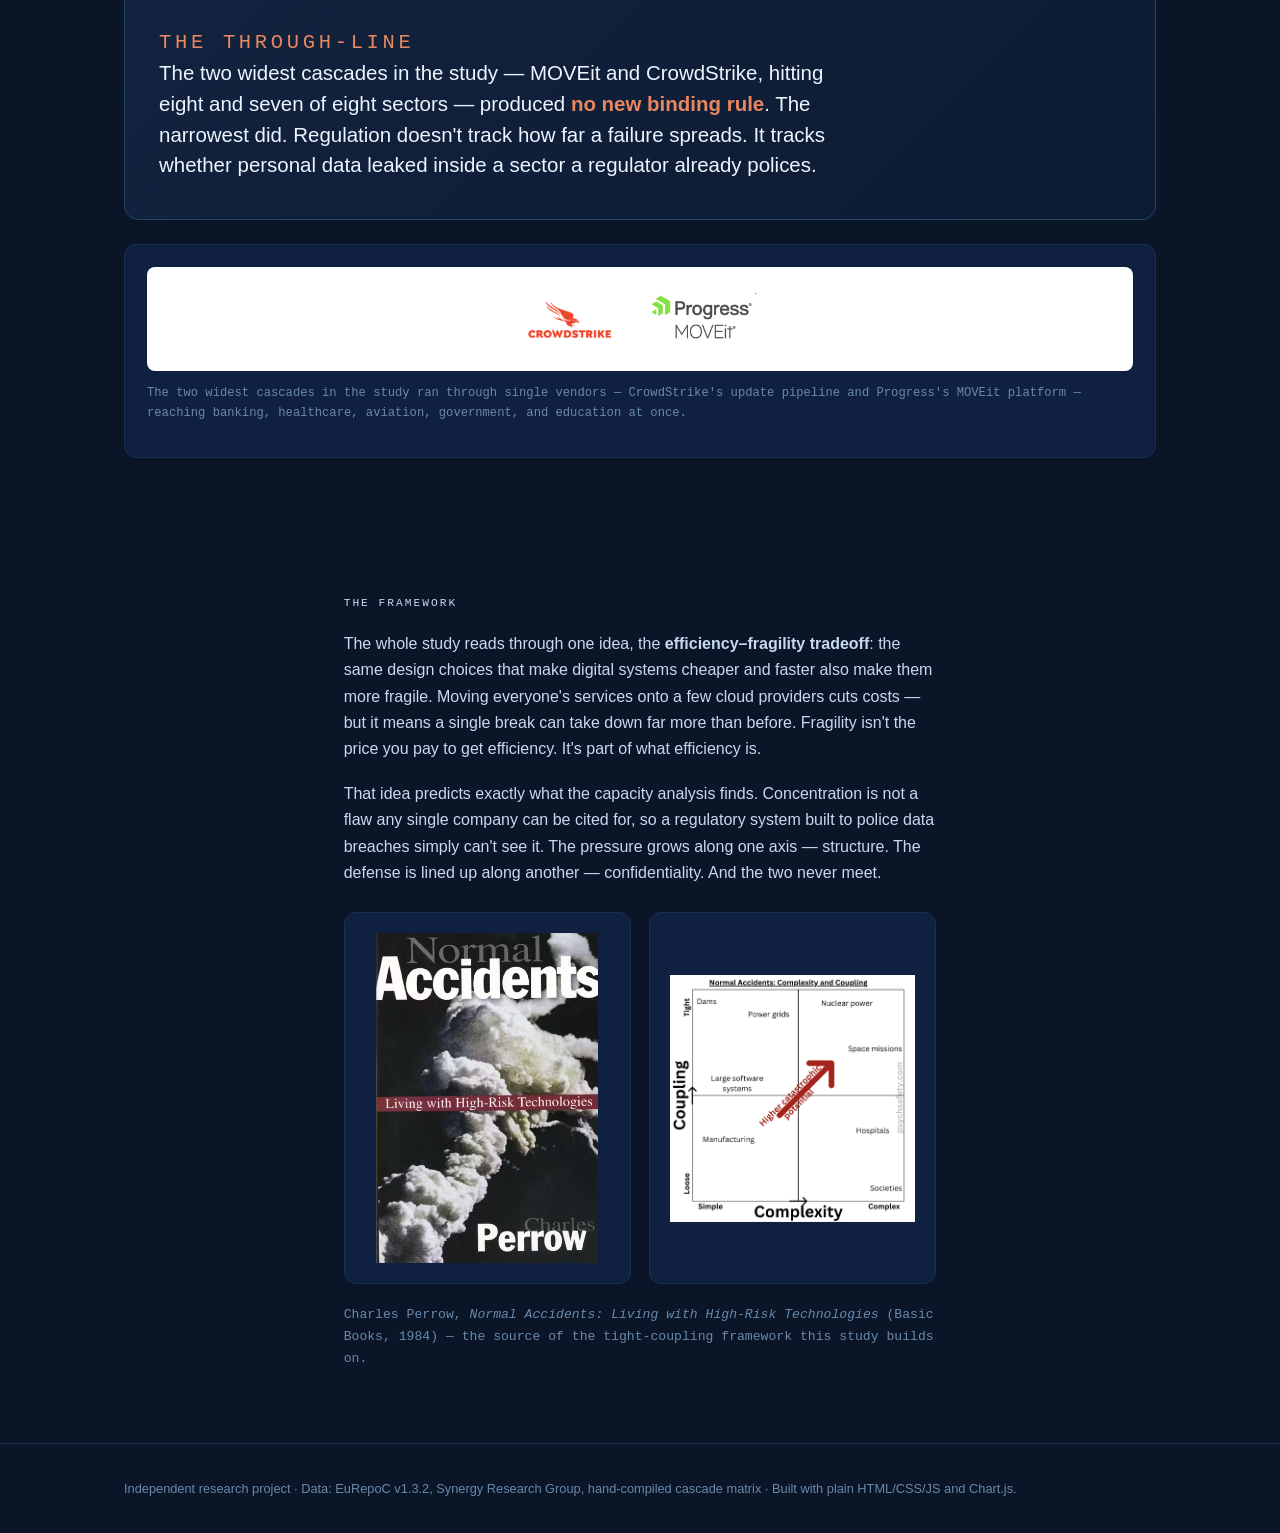
==== commit 0b244b7b: "Add files via upload" ====
--- a/index.html
+++ b/index.html
@@ -47,7 +47,7 @@
 <section>
   <div class="wrap">
     <p class="eyebrow">The question</p>
-    <p class="lede">Over the past few years, one failure after another — a data-center fire that took a nation's chat app offline, a telecom breach exposing 23 million people, a faulty update that grounded flights worldwide — cut off services millions rely on. The obvious question is whether attacks are rising. The harder one, and the one this study asks: has our ability to defend kept pace? Answering it means measuring <em>both</em> sides — the pressure, and the capacity built to absorb it.</p>
+    <p class="lede">Over the past few years, one failure after another — a data-center fire that took a nation's chat app offline, a telecom breach exposing 23 million people, a ransomware attack that locked students out of their coursework mid-finals — cut off services millions rely on. The obvious question is whether attacks are rising. The harder one, and the one this study asks: has our ability to defend kept pace? Answering it means measuring <em>both</em> sides — the pressure, and the capacity built to absorb it.</p>
 
     <div class="incident-grid">
       <figure>
--- a/assets/site.css
+++ b/assets/site.css
@@ -0,0 +1,170 @@
+/* ============ Fragility Index — dark instrument-panel theme ============
+   Palette anchored to the uploaded HHI page. */
+:root{
+  --bg:#0A1628;
+  --surface:#0F2040;
+  --surface-2:#0c1a35;
+  --border:#1A3050;
+  --border-hi:#274468;
+  --teal:#00C9A7;        /* primary accent */
+  --ember:#E8875F;       /* reserved for the through-line finding */
+  --danger:#E05C5C;
+  --text:#C8D8F0;
+  --heading:#EEF4FF;
+  --muted:#6A88AA;
+  --aws:#F0993A; --azure:#5BA4CF; --gcp:#4CAF7D;
+  --mono:'JetBrains Mono',monospace;
+  --sans:'Space Grotesk',sans-serif;
+  --maxw:1080px;
+}
+*{box-sizing:border-box;}
+html{scroll-behavior:smooth;}
+body{
+  margin:0;background:var(--bg);color:var(--text);
+  font-family:var(--sans);line-height:1.65;-webkit-font-smoothing:antialiased;
+}
+.mono{font-family:var(--mono);}
+h1,h2,h3{font-family:var(--sans);color:var(--heading);line-height:1.15;font-weight:700;letter-spacing:-0.01em;}
+a{color:var(--teal);text-decoration:none;}
+a:hover{text-decoration:underline;}
+
+/* ---- nav ---- */
+.nav{position:sticky;top:0;z-index:40;background:rgba(10,22,40,.9);backdrop-filter:blur(10px);border-bottom:1px solid var(--border);}
+.nav-inner{max-width:var(--maxw);margin:0 auto;padding:14px 24px;display:flex;align-items:center;gap:28px;}
+.nav-brand{font-weight:700;font-size:.95rem;color:var(--heading);}
+.nav-brand:hover{text-decoration:none;}
+.nav-brand .dot{color:var(--teal);}
+.nav-links{display:flex;gap:20px;margin-left:auto;font-size:.82rem;flex-wrap:wrap;font-family:var(--mono);}
+.nav-links a{color:var(--muted);font-weight:400;}
+.nav-links a.active{color:var(--teal);}
+
+/* ---- layout ---- */
+.wrap{max-width:var(--maxw);margin:0 auto;padding:0 24px;}
+section{padding:56px 0;}
+.eyebrow{font-family:var(--mono);font-size:.7rem;letter-spacing:.18em;text-transform:uppercase;color:var(--teal);margin:0 0 14px;}
+.lede{font-size:1.1rem;color:var(--text);max-width:70ch;}
+
+/* ---- hero ---- */
+.hero{padding:96px 0 68px;border-bottom:1px solid var(--border);}
+.hero h1{font-size:clamp(2.6rem,6vw,4.6rem);margin:0;font-weight:700;}
+.hero .aim{color:var(--ember);}
+.hero-sub{font-size:1.15rem;color:var(--text);max-width:62ch;margin:24px 0 0;}
+.hero-meta{margin-top:36px;display:flex;gap:26px;flex-wrap:wrap;font-family:var(--mono);font-size:.76rem;color:var(--muted);}
+.hero-meta b{color:var(--heading);font-weight:500;}
+
+/* ---- variable cards ---- */
+.vgrid{display:grid;grid-template-columns:repeat(auto-fit,minmax(240px,1fr));gap:16px;margin-top:30px;}
+.vcard{display:block;background:var(--surface);border:1px solid var(--border);border-radius:12px;padding:22px;transition:transform .12s,box-shadow .12s,border-color .12s;}
+.vcard:hover{transform:translateY(-3px);box-shadow:0 12px 34px rgba(0,0,0,.35);border-color:var(--border-hi);text-decoration:none;}
+.vcard .num{font-family:var(--mono);font-size:.74rem;color:var(--teal);letter-spacing:.08em;}
+.vcard h3{font-size:1.1rem;margin:10px 0 8px;}
+.vcard p{font-size:.87rem;color:var(--muted);margin:0;}
+.vcard .side{font-family:var(--mono);font-size:.66rem;color:var(--azure);margin-top:14px;text-transform:uppercase;letter-spacing:.08em;}
+
+/* ---- finding callout ---- */
+.finding{background:linear-gradient(135deg,#12233f,#0d1b32);border:1px solid var(--border-hi);border-radius:14px;padding:38px 34px;margin-top:8px;}
+.finding .eyebrow{color:var(--ember);}
+.finding p{font-size:1.28rem;line-height:1.5;margin:0;max-width:60ch;color:var(--heading);}
+.finding .em{color:var(--ember);font-weight:600;}
+
+/* ---- chart frames ---- */
+.chart-card{background:var(--surface);border:1px solid var(--border);border-radius:12px;padding:22px 22px 16px;margin:26px 0;}
+.chart-card h3{font-size:1rem;margin:0 0 4px;}
+.chart-card .cap{font-size:.78rem;color:var(--muted);margin:0 0 16px;}
+.chart-holder{position:relative;width:100%;height:400px;}
+.src{font-size:.7rem;color:var(--muted);text-align:right;margin:10px 0 0;font-family:var(--mono);}
+
+/* ---- embedded frame (HHI, heatmap) ---- */
+.embed-frame{width:100%;border:1px solid var(--border);border-radius:12px;background:var(--surface-2);}
+
+/* ---- prose ---- */
+.prose{max-width:72ch;}
+.prose p{margin:0 0 18px;color:var(--text);}
+.prose h2{font-size:1.5rem;margin:42px 0 14px;}
+.stat-row{display:flex;gap:26px;flex-wrap:wrap;margin:24px 0;padding:20px 22px;background:var(--surface);border-radius:10px;border:1px solid var(--border);}
+.stat .n{font-family:var(--mono);font-size:1.6rem;font-weight:700;color:var(--teal);line-height:1;}
+.stat .l{font-size:.72rem;color:var(--muted);margin-top:6px;max-width:160px;line-height:1.3;}
+
+/* ---- pager ---- */
+.pager{display:flex;justify-content:space-between;gap:16px;margin:52px 0 0;padding-top:28px;border-top:1px solid var(--border);font-size:.86rem;}
+.pager .lbl{display:block;font-family:var(--mono);font-size:.66rem;color:var(--muted);text-transform:uppercase;letter-spacing:.08em;margin-bottom:3px;}
+
+/* ---- footer ---- */
+.foot{border-top:1px solid var(--border);padding:34px 0;color:var(--muted);font-size:.8rem;}
+.foot a{color:var(--azure);}
+
+@media (max-width:640px){
+  section{padding:40px 0;}
+  .hero{padding:60px 0 46px;}
+}
+@media (prefers-reduced-motion:reduce){*{transition:none!important;scroll-behavior:auto!important;}}
+
+/* ---- V4 case list ---- */
+.cases{margin:26px 0;display:flex;flex-direction:column;gap:12px;}
+.case{background:var(--surface);border:1px solid var(--border);border-radius:12px;padding:20px 22px;display:grid;grid-template-columns:1fr auto;gap:8px 20px;align-items:start;}
+.case h3{font-size:1.02rem;margin:0;}
+.case .date{font-family:var(--mono);font-size:.7rem;color:var(--muted);}
+.case p{margin:6px 0 0;font-size:.9rem;color:var(--text);grid-column:1/-1;}
+.case .tags{display:flex;gap:8px;flex-wrap:wrap;grid-column:1/-1;margin-top:10px;}
+.tag{font-family:var(--mono);font-size:.66rem;padding:3px 9px;border-radius:20px;border:1px solid var(--border-hi);letter-spacing:.04em;}
+.tag.wide{color:var(--danger);border-color:#4a2530;background:#1f1418;}
+.tag.norule{color:var(--muted);}
+.tag.rule{color:var(--teal);border-color:#12433a;background:#0c2420;}
+.tag.lag{color:var(--azure);}
+
+/* ============ ITERATION ADDITIONS ============ */
+
+/* ---- hero animated headline supercut (background) ---- */
+.hero{position:relative;overflow:hidden;}
+.hero .wrap{position:relative;z-index:2;}
+.hero-ticker{position:absolute;inset:0;z-index:1;pointer-events:none;overflow:hidden;
+  mask-image:linear-gradient(to bottom,transparent,#000 18%,#000 82%,transparent);
+  -webkit-mask-image:linear-gradient(to bottom,transparent,#000 18%,#000 82%,transparent);}
+.hero-ticker .row{position:absolute;white-space:nowrap;font-family:var(--mono);
+  font-size:1.05rem;color:var(--heading);opacity:.05;font-weight:500;letter-spacing:.02em;will-change:transform;}
+.hero-ticker .row span{margin-right:56px;}
+.hero-ticker .row span::before{content:"▸ ";color:var(--ember);}
+.hero-ticker .r0{top:8%;animation:drift-l 64s linear infinite;}
+.hero-ticker .r1{top:22%;animation:drift-r 78s linear infinite;}
+.hero-ticker .r2{top:36%;animation:drift-l 71s linear infinite;}
+.hero-ticker .r3{top:64%;animation:drift-r 69s linear infinite;}
+.hero-ticker .r4{top:78%;animation:drift-l 83s linear infinite;}
+.hero-ticker .r5{top:92%;animation:drift-r 74s linear infinite;}
+@keyframes drift-l{from{transform:translateX(0)}to{transform:translateX(-50%)}}
+@keyframes drift-r{from{transform:translateX(-50%)}to{transform:translateX(0)}}
+@media (prefers-reduced-motion:reduce){.hero-ticker .row{animation:none!important;}}
+
+/* ---- image blocks & placeholders ---- */
+.img-figure{margin:26px 0;border:1px solid var(--border);border-radius:12px;overflow:hidden;background:var(--surface);}
+.img-figure img{display:block;width:100%;height:auto;}
+.img-figure figcaption{font-size:.78rem;color:var(--muted);padding:12px 18px;font-family:var(--mono);border-top:1px solid var(--border);}
+.img-ph{display:flex;align-items:center;justify-content:center;min-height:200px;
+  border:1px dashed var(--border-hi);border-radius:12px;background:var(--surface-2);
+  color:var(--muted);font-family:var(--mono);font-size:.8rem;text-align:center;padding:24px;margin:26px 0;line-height:1.6;}
+.img-ph b{color:var(--azure);}
+
+/* question-section incident grid — uniform cropped tiles */
+.incident-grid{display:grid;grid-template-columns:repeat(auto-fit,minmax(260px,1fr));gap:16px;margin:30px 0;}
+.incident-grid figure{margin:0;border:1px solid var(--border);border-radius:12px;overflow:hidden;background:var(--surface);}
+.incident-grid figure img{display:block;width:100%;height:210px;object-fit:cover;}
+.incident-grid .img-ph,.incident-grid .img-figure{margin:0;height:100%;}
+
+/* logo strip — logos sized to a tidy height, never stretched */
+.logo-strip{margin:24px 0;padding:22px;background:var(--surface);border:1px solid var(--border);border-radius:12px;}
+.logo-strip img{width:auto;max-width:100%;max-height:56px;height:auto;border-radius:0;display:block;}
+.logo-strip .cap{font-size:.76rem;color:var(--muted);margin-top:12px;font-family:var(--mono);}
+
+/* framework two-up — contained, capped height, centered */
+.framework-visuals{display:grid;grid-template-columns:1fr 1fr;gap:18px;margin:26px 0;align-items:stretch;}
+.framework-visuals .img-ph{min-height:280px;margin:0;}
+.framework-visuals figure{margin:0;border:1px solid var(--border);border-radius:12px;overflow:hidden;background:var(--surface);display:flex;align-items:center;justify-content:center;padding:20px;}
+.framework-visuals figure img{display:block;max-width:100%;max-height:330px;width:auto;height:auto;object-fit:contain;}
+@media (max-width:640px){.framework-visuals{grid-template-columns:1fr;}}
+
+/* section-4 source links */
+.case .srclink{grid-column:1/-1;margin-top:12px;display:flex;flex-wrap:wrap;gap:8px;}
+.case .srclink a{font-family:var(--mono);font-size:.72rem;color:var(--teal);
+  border:1px solid #12433a;background:#0c2420;padding:5px 11px;border-radius:6px;
+  display:inline-flex;align-items:center;gap:6px;text-decoration:none;transition:background .12s;}
+.case .srclink a:hover{background:#12433a;text-decoration:none;}
+.case .srclink a::after{content:"↗";font-size:.8rem;}
